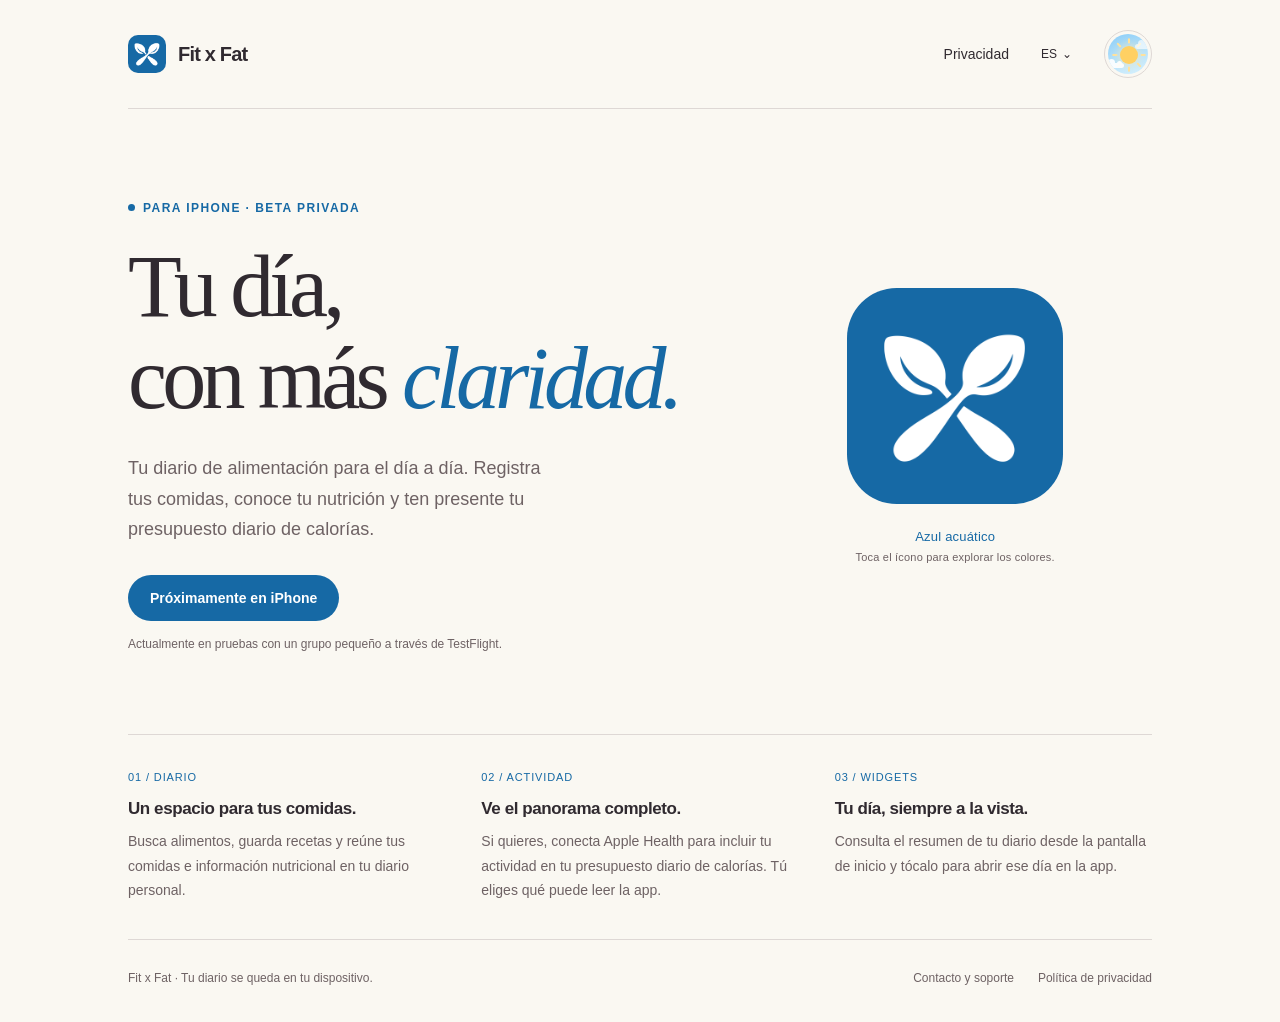
==== es/index.html @ ccd9886e "Add Spanish pages and animated theme controls" ====
<!doctype html>
<html lang="es-MX" data-page="landing">
<head>
<meta charset="utf-8">
<meta name="viewport" content="width=device-width, initial-scale=1">
<title>Fit x Fat — Tu diario de alimentación</title>
<meta name="description" content="Tu diario de alimentación para iPhone. Registra comidas, conoce tu nutrición y consulta tu día con widgets y actividad opcional de Apple Health.">
<link rel="canonical" href="https://fitxfat.baniares.dev/es/">
<link rel="alternate" hreflang="en" href="https://fitxfat.baniares.dev/">
<link rel="alternate" hreflang="es-MX" href="https://fitxfat.baniares.dev/es/">
<link rel="alternate" hreflang="x-default" href="https://fitxfat.baniares.dev/">
<link rel="icon" type="image/png" href="/assets/icons/botanicalGreen-light.png" id="site-icon">
<meta name="theme-color" content="#176f58">
<link rel="stylesheet" href="/assets/site.css">
<script src="/assets/language.js"></script>
<script src="/assets/theme-data.js"></script>
<script src="/assets/theme.js"></script>
</head>
<body>
<div class="page">
<header>
<div class="brand"><button type="button" class="icon-button" data-cycle-theme aria-label="Cambiar tema de color" title="Prueba otro tema de color"><img data-app-icon src="/assets/icons/botanicalGreen-light.png" width="38" height="38" alt=""></button><a class="brand-name" href="/es/">Fit x Fat</a></div>
<nav aria-label="Navegación principal"><a href="/es/privacy/">Privacidad</a>
<details class="language-menu"><summary aria-label="Elegir idioma">ES <span aria-hidden="true">⌄</span></summary><div><a data-language-link="en" href="/?lang=en" lang="en">English</a><a data-language-link="es-MX" href="/es/" lang="es-MX" aria-current="page">Español (México)</a></div></details>
<button type="button" class="mode-toggle sky-toggle" role="switch" aria-label="Modo oscuro" aria-checked="false" data-toggle-mode hidden><span class="sky" aria-hidden="true"><span class="day-sky"></span><span class="night-sky"></span><span class="stars"><i></i><i></i><i></i><i></i><i></i></span><svg class="sun-rays" viewBox="0 0 40 40" fill="none"><path d="M20 5v3m0 24v3M5 20h3m24 0h3M9.4 9.4l2.2 2.2m16.8 16.8 2.2 2.2M9.4 30.6l2.2-2.2m16.8-16.8 2.2-2.2" stroke="currentColor" stroke-width="2" stroke-linecap="round"/></svg><span class="orb"></span><span class="moon-cutout"></span><span class="cloud cloud-one"></span><span class="cloud cloud-two"></span></span></button></nav>
</header>
<main>
<section class="hero" aria-labelledby="title">
<div>
<p class="eyebrow">Para iPhone · Beta privada</p>
<h1 id="title">Tu día,<br>con más <em>claridad.</em></h1>
<p class="intro">Tu diario de alimentación para el día a día. Registra tus comidas, conoce tu nutrición y ten presente tu presupuesto diario de calorías.</p>
<span class="coming-soon">Próximamente en iPhone</span>
<p class="beta-note">Actualmente en pruebas con un grupo pequeño a través de TestFlight.</p>
</div>
<div class="app">
<button type="button" class="icon-button" data-cycle-theme aria-label="Cambiar tema de color" title="Prueba otro tema de color"><img data-app-icon src="/assets/icons/botanicalGreen-light.png" width="216" height="216" alt="Ícono de Fit x Fat"></button>
<p><span class="theme-label" data-theme-name aria-live="polite">Verde botánico</span><span class="theme-hint">Toca el ícono para explorar los colores.</span></p>
</div>
</section>
<section class="features" aria-label="Qué puedes hacer con Fit x Fat">
<article><span class="number" aria-hidden="true">01 / DIARIO</span><h2>Un espacio para tus comidas.</h2><p>Busca alimentos, guarda recetas y reúne tus comidas e información nutricional en tu diario personal.</p></article>
<article><span class="number" aria-hidden="true">02 / ACTIVIDAD</span><h2>Ve el panorama completo.</h2><p>Si quieres, conecta Apple Health para incluir tu actividad en tu presupuesto diario de calorías. Tú eliges qué puede leer la app.</p></article>
<article><span class="number" aria-hidden="true">03 / WIDGETS</span><h2>Tu día, siempre a la vista.</h2><p>Consulta el resumen de tu diario desde la pantalla de inicio y tócalo para abrir ese día en la app.</p></article>
</section>
</main>
<footer><p>Fit x Fat · Tu diario se queda en tu dispositivo.</p><div><a href="mailto:fitxfat@baniares.dev">Contacto y soporte</a><a href="/es/privacy/">Política de privacidad</a></div></footer>
</div>
</body>
</html>
---- assets/site.css ----
:root { color-scheme: light; --accent: #176f58; --cta: #176f58; --cta-text: #ffffff; --theme-surface: #dff1e8; --canvas: #faf8f2; --text: #302a30; --muted: #6e6264; --line: #ded8d5; font-family: -apple-system, BlinkMacSystemFont, "Segoe UI", sans-serif; color: var(--text); background: var(--canvas); font-synthesis: none; }
* { box-sizing: border-box; }
body { margin: 0; }
a { color: inherit; text-underline-offset: .22em; }
a:focus-visible { outline: 3px solid var(--accent); outline-offset: 6px; border-radius: 3px; }
.page { max-width: 1120px; padding: 0 48px; margin: auto; }
header { display: flex; justify-content: space-between; align-items: center; gap: 24px; padding: 30px 0; border-bottom: 1px solid var(--line); }
.brand { display: flex; align-items: center; gap: 12px; font-size: 20px; font-weight: 650; letter-spacing: -.04em; }
.brand img { width: 38px; height: 38px; border-radius: 10px; }
nav a { font-size: 14px; text-decoration: none; padding: 12px 0; }
nav a:hover, footer a:hover { text-decoration: underline; }
.hero { display: grid; grid-template-columns: 1.5fr 1fr; gap: 40px; align-items: center; padding: 88px 0 80px; }
.eyebrow { display: inline-flex; align-items: center; gap: 8px; color: var(--accent); font-size: 12px; font-weight: 650; letter-spacing: .12em; text-transform: uppercase; margin: 0 0 26px; }
.eyebrow::before { content: ""; width: 7px; height: 7px; background: var(--accent); border-radius: 50%; }
h1 { font-family: Georgia, "Times New Roman", serif; font-weight: 400; font-size: clamp(54px, 7.4vw, 88px); line-height: 1.05; letter-spacing: -.055em; margin: 0 0 28px; }
h1 em { color: var(--accent); font-weight: 400; }
.intro { max-width: 430px; color: var(--muted); font-size: 18px; line-height: 1.7; margin: 0 0 30px; }
.coming-soon { display: inline-block; background: var(--cta); color: var(--cta-text); padding: 15px 22px; border-radius: 999px; font-size: 14px; font-weight: 600; text-decoration: none; }

.beta-note { font-size: 12px; color: var(--muted); margin: 14px 0 0; line-height: 1.6; }
.app { display: flex; flex-direction: column; align-items: center; text-align: center; padding: 48px 18px; }
.app img { display: block; width: min(100%, 216px); height: auto; border-radius: 23%; box-shadow: 0 18px 46px -24px var(--accent)70; }
.app p { font-size: 13px; color: var(--muted); margin: 25px 0 0; letter-spacing: .015em; }
.features { display: grid; grid-template-columns: repeat(3, 1fr); border-top: 1px solid var(--line); border-bottom: 1px solid var(--line); padding: 32px 0 36px; gap: 36px; }
.number { font-size: 11px; color: var(--accent); letter-spacing: .08em; }
h2 { font-size: 17px; font-weight: 600; letter-spacing: -.025em; margin: 14px 0 10px; }
.features p { font-size: 14px; line-height: 1.75; color: var(--muted); margin: 0; }
footer { display: flex; justify-content: space-between; flex-wrap: wrap; gap: 20px; padding: 28px 0 34px; font-size: 12px; line-height: 1.7; color: var(--muted); }
footer p { margin: 0; }
footer div { display: flex; gap: 24px; flex-wrap: wrap; }
footer a { text-decoration: none; }
@media (max-width: 680px) {
.page { padding: 0 24px; }
header { padding: 22px 0; }
.brand { font-size: 18px; }
.hero { grid-template-columns: 1fr; gap: 36px; padding: 46px 0 48px; }
h1 { font-size: clamp(50px, 12vw, 72px); }
.intro { font-size: 17px; }
.app { padding: 0; flex-direction: row; text-align: left; gap: 18px; }
.app img { width: 76px; border-radius: 18px; box-shadow: none; }
.app p { margin: 0; max-width: 130px; line-height: 1.6; }
.features { grid-template-columns: 1fr; gap: 28px; padding: 30px 0; }
h2 { margin-top: 8px; }
footer { padding-top: 24px; }
}

:root[data-appearance="dark"] { color-scheme: dark; --canvas: #211f20; --text: #f8f1e9; --muted: #c4b8b5; --line: #484044; }
@media (prefers-color-scheme: dark) { :root:not([data-appearance]) { color-scheme: dark; --canvas: #211f20; --text: #f8f1e9; --muted: #c4b8b5; --line: #484044; } }
.icon-button { display: inline-flex; align-items: center; justify-content: center; padding: 0; border: 0; background: none; color: inherit; cursor: pointer; flex-shrink: 0; border-radius: 24%; }
.icon-button img { display: block; }
.icon-button:focus-visible, .mode-toggle:focus-visible { outline: 3px solid var(--accent); outline-offset: 6px; }
.icon-button:hover { opacity: .88; }
nav { display: flex; align-items: center; gap: 22px; }
.mode-toggle { font: inherit; font-size: 12px; padding: 10px 13px; border: 1px solid var(--line); color: var(--text); background: var(--canvas); border-radius: 999px; cursor: pointer; white-space: nowrap; }
.mode-toggle:hover { background: var(--theme-surface); }
.theme-hint { display: block; font-size: 11px; margin-top: 7px; color: var(--muted); }
.theme-label { color: var(--accent); }
.brand-name { color: var(--text); text-decoration: none; }
.policy { max-width: 760px; padding: 64px 0 32px; margin: 0 auto; }
.policy h1 { font-size: clamp(40px, 7vw, 64px); line-height: 1.12; }
.policy h2 { font-size: 21px; margin: 36px 0 12px; }
.policy p { font-size: 16px; line-height: 1.8; color: var(--muted); margin: 0 0 18px; }
.policy a { color: var(--accent); overflow-wrap: anywhere; }
.policy .eyebrow { font-size: 12px; color: var(--accent); line-height: 1.5; }
.policy + footer { border-top: 1px solid var(--line); }
@media (max-width: 480px) { nav { gap: 12px; } nav a { font-size: 12px; } header { gap: 12px; } .brand { gap: 9px; font-size: 16px; } .brand img { width: 32px; height: 32px; } .mode-toggle { font-size: 11px; padding: 9px 10px; } .policy { padding-top: 40px; } }

/* A quiet, self-contained day/night scene. Motion happens only when appearance changes. */
.sky-toggle { width: 48px; height: 48px; padding: 0; display: inline-grid; place-items: center; border-radius: 50%; position: relative; overflow: hidden; flex-shrink: 0; background: var(--canvas); }
.sky-toggle[hidden] { display: none; }
.sky-toggle:hover { background: var(--theme-surface); }
.sky { position: absolute; inset: 3px; border-radius: 50%; overflow: hidden; isolation: isolate; }
.day-sky, .night-sky { position: absolute; inset: 0; }
.day-sky { background: linear-gradient(160deg, #8acdf8, #d8f2ff); }
.night-sky { background: #14223c; opacity: 0; transition: opacity .55s ease; }
.orb { position: absolute; width: 18px; height: 18px; border-radius: 50%; left: 12px; top: 12px; background: #ffd063; box-shadow: 0 0 12px #ffeab5; transition: background .5s ease, box-shadow .5s ease, transform .6s cubic-bezier(.22,.8,.25,1); }
.sun-rays { position: absolute; width: 42px; height: 42px; left: 0; top: 0; color: #ffe19a; transition: transform .6s ease, opacity .3s ease; }
.moon-cutout { position: absolute; width: 18px; height: 18px; left: 12px; top: 12px; background: #14223c; border-radius: 50%; transform: translate(18px,-16px) scale(.2); opacity: 0; transition: transform .6s cubic-bezier(.22,.8,.25,1), opacity .35s ease; }
.cloud { position: absolute; height: 5px; border-radius: 8px; background: #fff; opacity: .9; transition: transform .6s ease, opacity .4s ease; }
.cloud::before, .cloud::after { content: ''; position: absolute; background: #fff; border-radius: 50%; }
.cloud::before { width: 7px; height: 7px; left: 3px; top: -4px; }
.cloud::after { width: 5px; height: 5px; right: 2px; top: -2px; }
.cloud-one { width: 19px; left: -3px; top: 29px; }
.cloud-two { width: 16px; right: -3px; top: 10px; opacity: .65; }
.stars { position: absolute; inset: 0; opacity: 0; transform: rotate(-18deg) scale(.8); transition: opacity .4s ease, transform .65s ease; }
.stars i { position: absolute; width: 2px; height: 2px; border-radius: 50%; background: #ecf2ff; box-shadow: 0 0 3px #c2d7ff80; }
.stars i:nth-child(1) { left: 10px; top: 10px; }
.stars i:nth-child(2) { left: 29px; top: 8px; width: 1.5px; height: 1.5px; }
.stars i:nth-child(3) { left: 33px; top: 26px; }
.stars i:nth-child(4) { left: 8px; top: 30px; width: 1.5px; height: 1.5px; }
.stars i:nth-child(5) { left: 25px; top: 34px; width: 1px; height: 1px; }
:root[data-appearance="dark"] .night-sky { opacity: 1; }
:root[data-appearance="dark"] .orb { background: #edf0de; box-shadow: 0 0 7px #b1c8e333; transform: translate(-2px,1px) scale(1.03); }
:root[data-appearance="dark"] .moon-cutout { opacity: 1; transform: translate(4px,-4px) scale(1.05); }
:root[data-appearance="dark"] .sun-rays { opacity: 0; transform: rotate(95deg) scale(.45); }
:root[data-appearance="dark"] .cloud { opacity: 0; transform: translate(12px,18px); }
:root[data-appearance="dark"] .stars { opacity: 1; transform: rotate(0deg) scale(1); transition-delay: .12s; }
@media (prefers-reduced-motion: reduce) { .sky *, .sky *::before, .sky *::after { transition: none !important; } }
.language-menu { position: relative; font-size: 12px; }
.language-menu summary { cursor: pointer; list-style: none; padding: 12px 10px; border-radius: 8px; white-space: nowrap; }
.language-menu summary::-webkit-details-marker { display: none; }
.language-menu summary:focus-visible { outline: 3px solid var(--accent); outline-offset: 3px; }
.language-menu > div { position: absolute; z-index: 10; right: 0; top: calc(100% + 5px); min-width: 176px; padding: 7px; border: 1px solid var(--line); border-radius: 12px; background: var(--canvas); box-shadow: 0 10px 28px #00000015; }
.language-menu > div a { display: block; padding: 10px 12px; font-size: 13px; text-decoration: none; border-radius: 7px; white-space: nowrap; }
.language-menu > div a:hover, .language-menu > div a[aria-current="page"] { background: var(--theme-surface); color: var(--accent); }
@media (max-width: 480px) { header { flex-wrap: wrap; } header nav { flex-basis: 100%; justify-content: space-between; } .sky-toggle { width: 48px; height: 48px; padding: 0; } }
.language-menu summary, .language-menu > div a { min-height: 44px; display: flex; align-items: center; gap: 5px; }
nav > a { min-height: 44px; display: inline-flex; align-items: center; }
/* Keep theme changes soft without moving the layout or interrupting reading. */
:root, h1 em, .eyebrow, .eyebrow::before, .number, .theme-label, .coming-soon, .policy a, header, footer, .features, .language-menu > div, .language-menu > div a, .mode-toggle {
  transition-property: color, background-color, border-color, box-shadow;
  transition-duration: 280ms;
  transition-timing-function: cubic-bezier(.22,.61,.36,1);
}
@media (prefers-reduced-motion: reduce) {
  :root, h1 em, .eyebrow, .eyebrow::before, .number, .theme-label, .coming-soon, .policy a, header, footer, .features, .language-menu > div, .language-menu > div a, .mode-toggle { transition: none; }
}
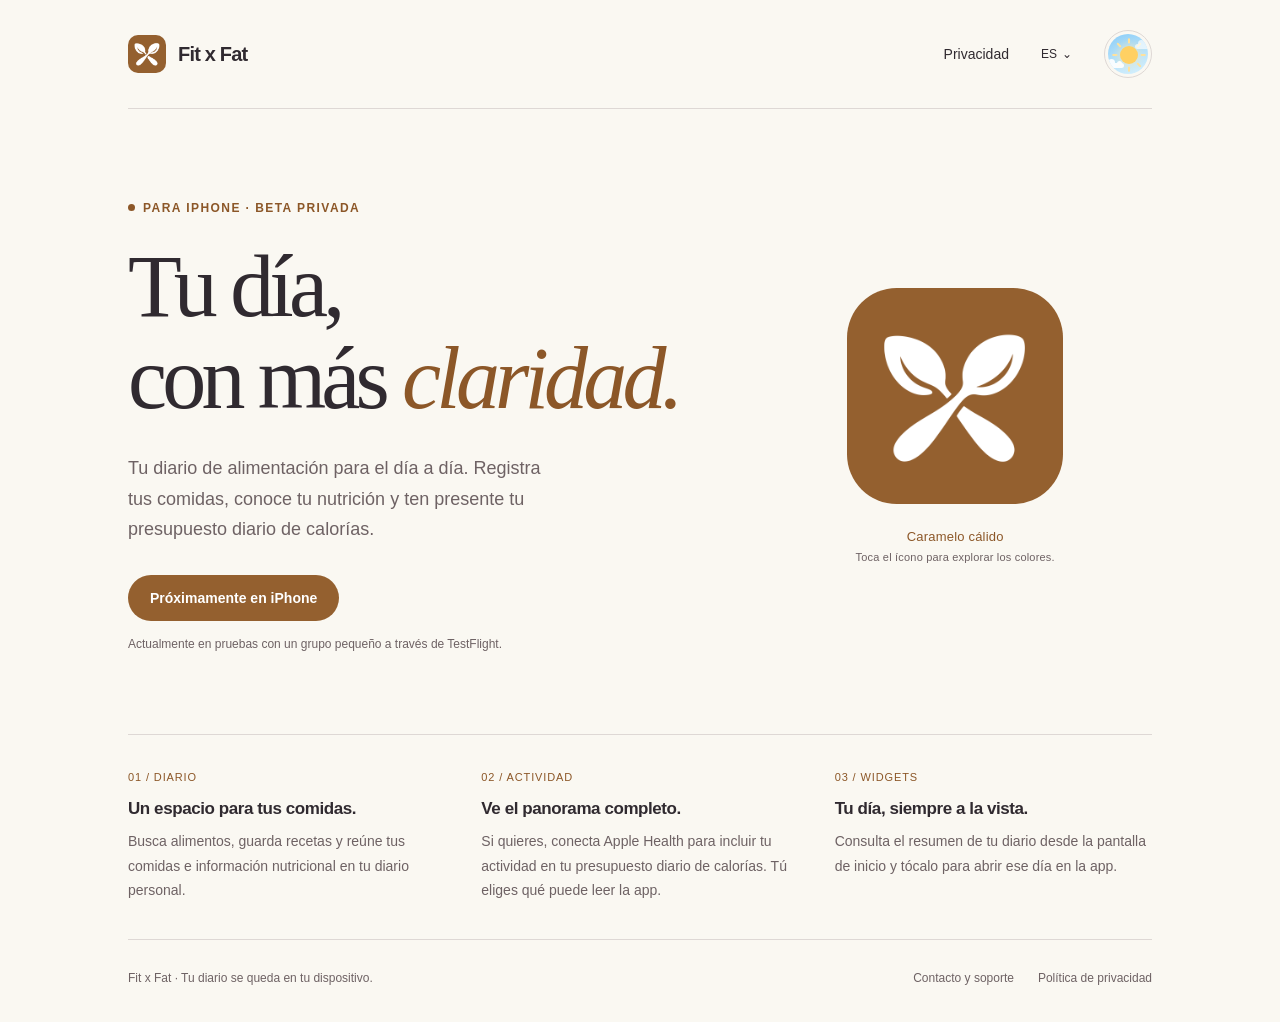
==== commit fd04ab76: "Refine language menu hover and dismissal" ====
--- a/es/index.html
+++ b/es/index.html
@@ -11,10 +11,10 @@
 <link rel="alternate" hreflang="x-default" href="https://fitxfat.baniares.dev/">
 <link rel="icon" type="image/png" href="/assets/icons/botanicalGreen-light.png" id="site-icon">
 <meta name="theme-color" content="#176f58">
-<link rel="stylesheet" href="/assets/site.css">
-<script src="/assets/language.js"></script>
-<script src="/assets/theme-data.js"></script>
-<script src="/assets/theme.js"></script>
+<link rel="stylesheet" href="/assets/site.css?v=2b420a9c4728">
+<script src="/assets/language.js?v=0dedf780e1e2"></script>
+<script src="/assets/theme-data.js?v=167b32d1f540"></script>
+<script src="/assets/theme.js?v=865145822433"></script>
 </head>
 <body>
 <div class="page">
--- a/assets/site.css
+++ b/assets/site.css
@@ -115,3 +115,12 @@
 @media (prefers-reduced-motion: reduce) {
   :root, h1 em, .eyebrow, .eyebrow::before, .number, .theme-label, .coming-soon, .policy a, header, footer, .features, .language-menu > div, .language-menu > div a, .mode-toggle { transition: none; }
 }
+/* Selection and hover have distinct jobs: a checkmark versus a quiet pointer cue. */
+.language-menu > div { min-width: 196px; padding: 6px; }
+.language-menu > div a { gap: 18px; transition: background-color 120ms ease, color 120ms ease; }
+.language-menu > div a[aria-current="page"] { background: transparent; color: var(--accent); font-weight: 600; }
+.language-menu > div a[aria-current="page"]::after { content: '✓'; margin-left: auto; color: var(--accent); font-size: 12px; }
+.language-menu > div a:hover { background: color-mix(in srgb, var(--text) 7%, var(--canvas)); color: var(--text); text-decoration: none; }
+@media (prefers-reduced-motion: reduce) { .language-menu > div a { transition: none; } }
+
+.language-menu > div a[aria-current="page"]:hover { color: var(--accent); }
